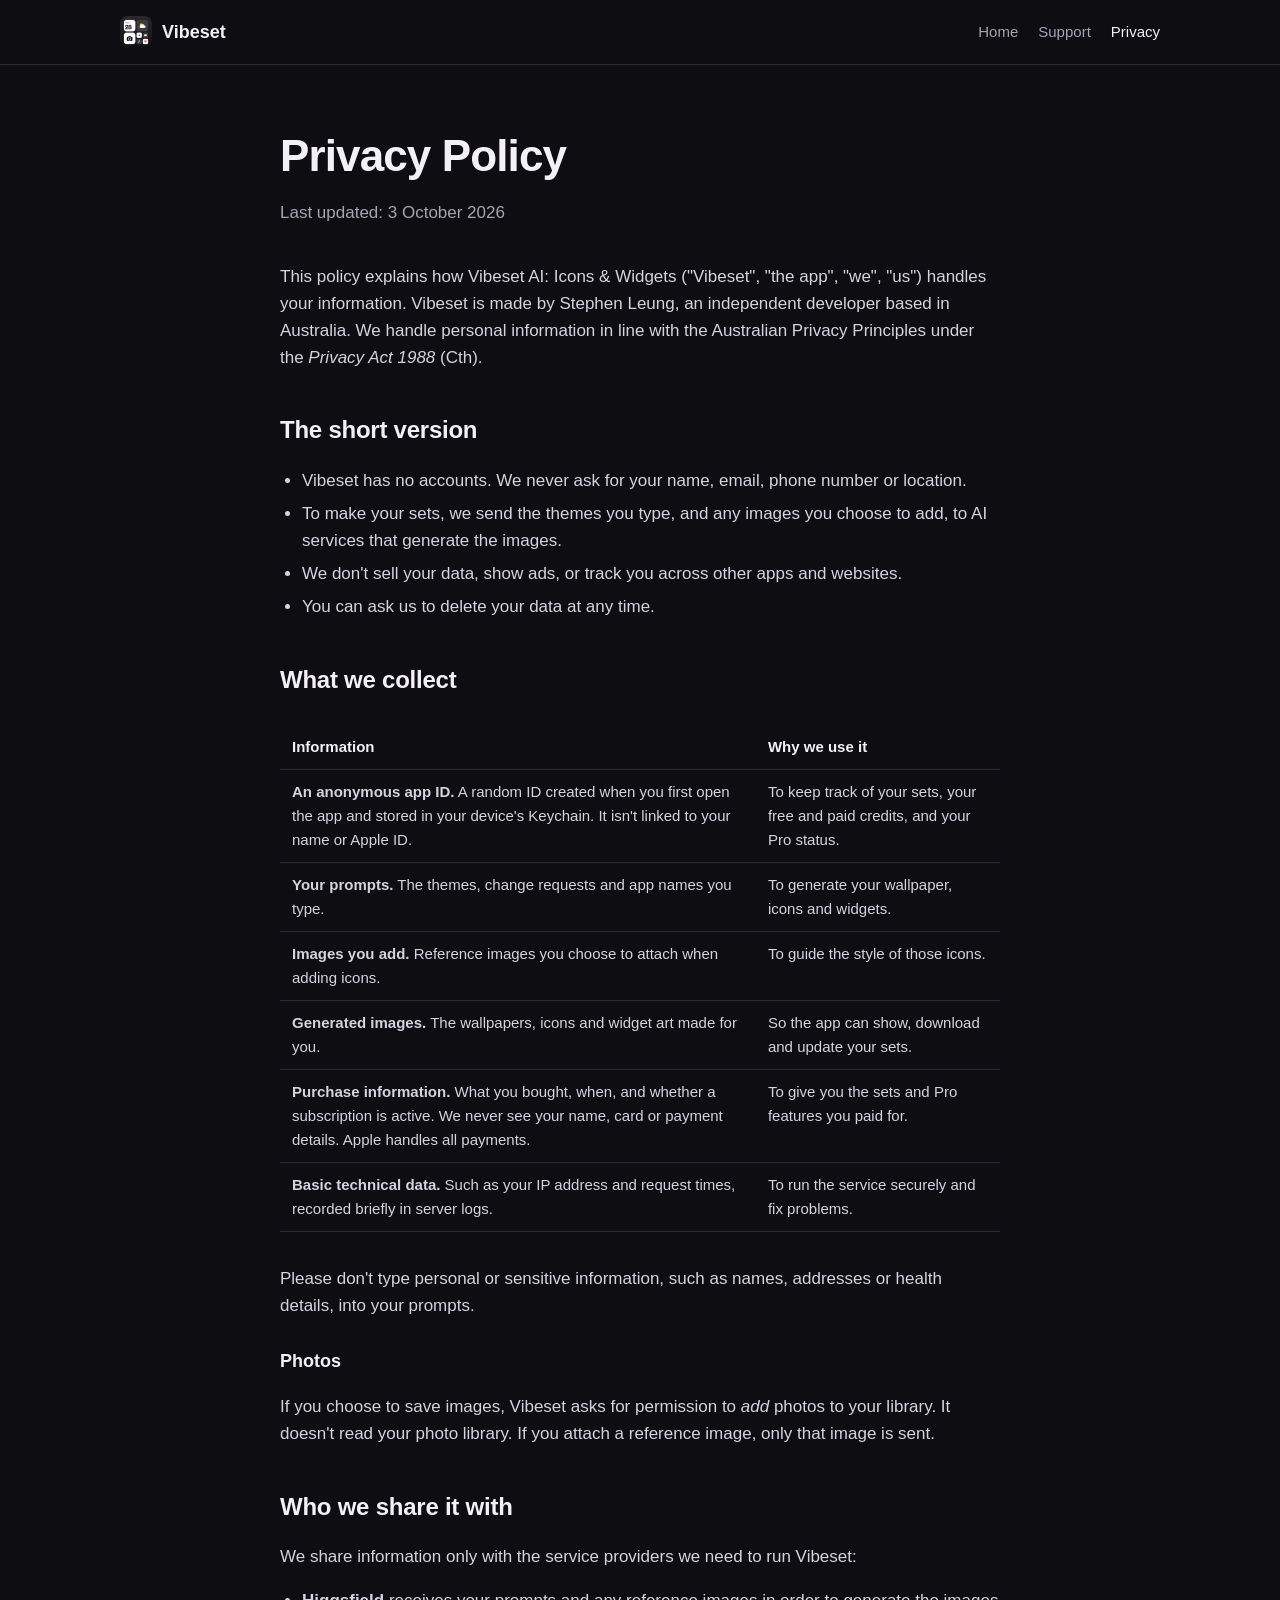
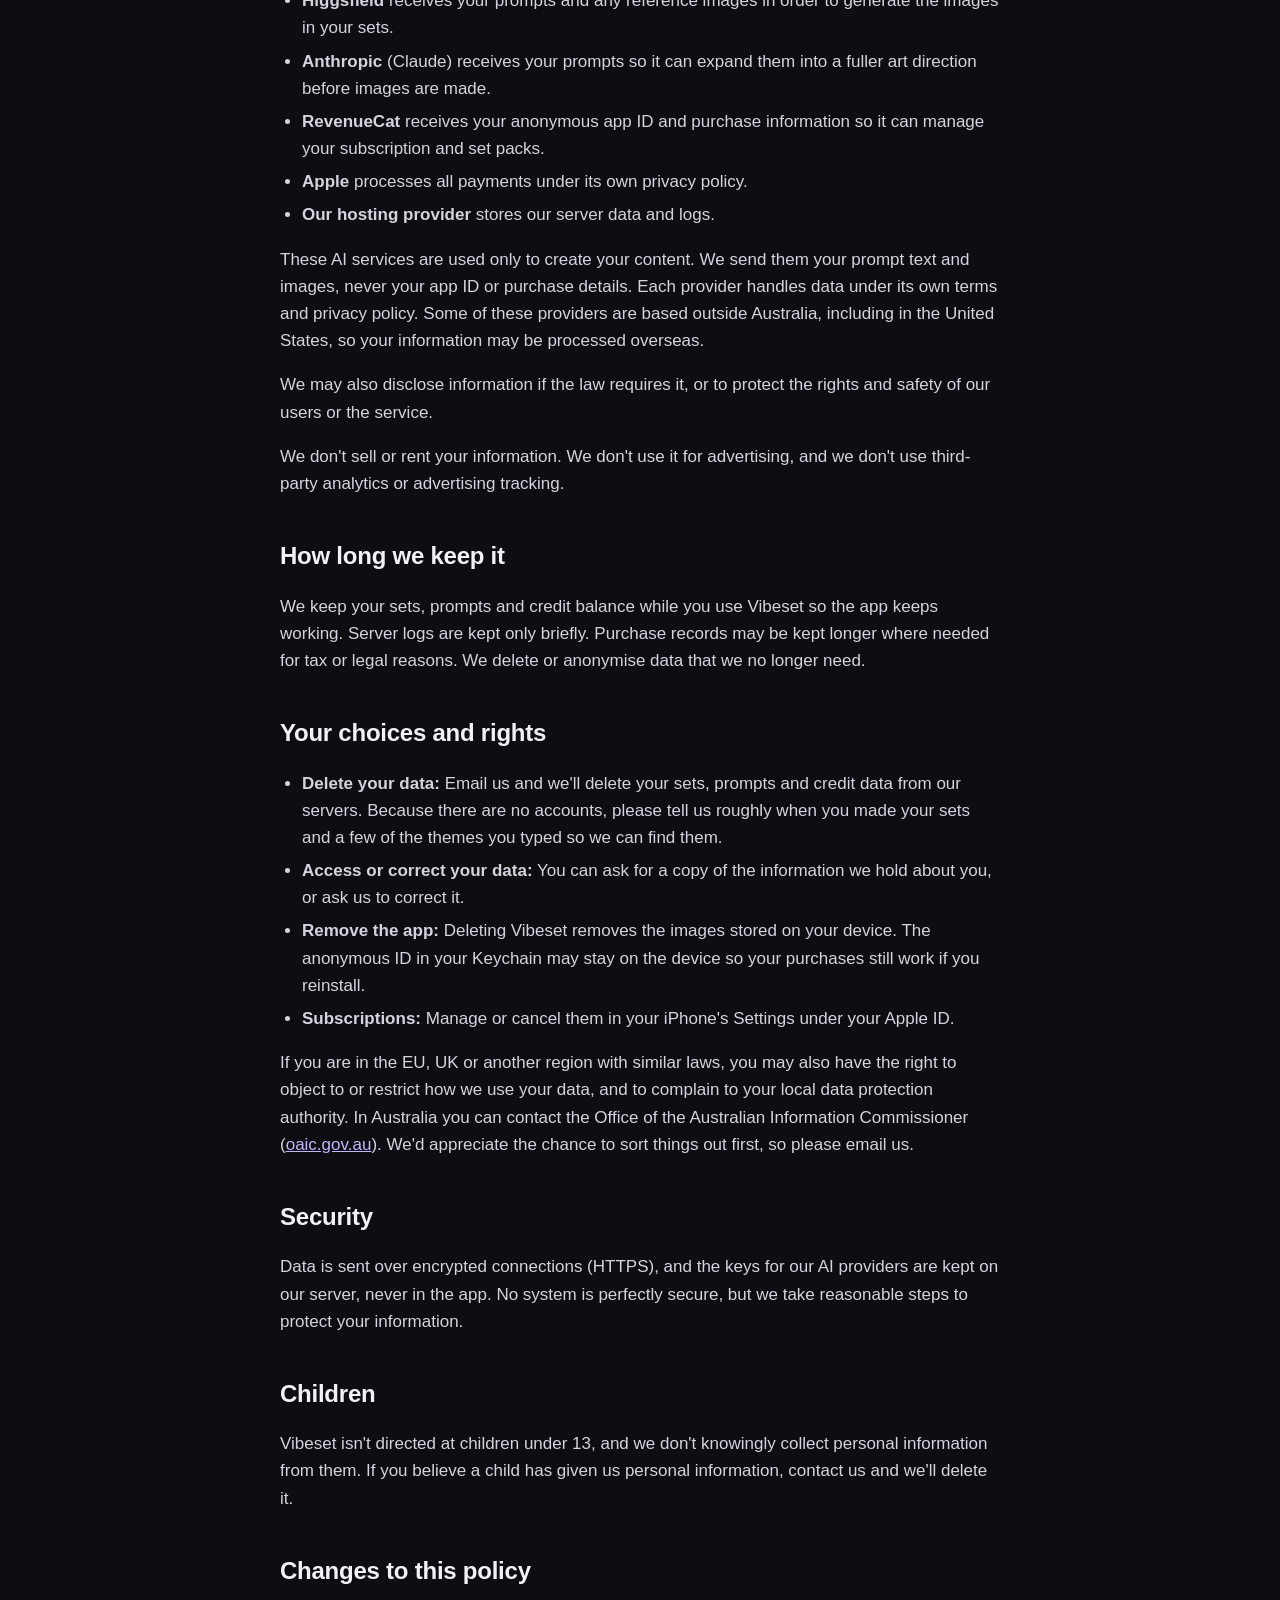
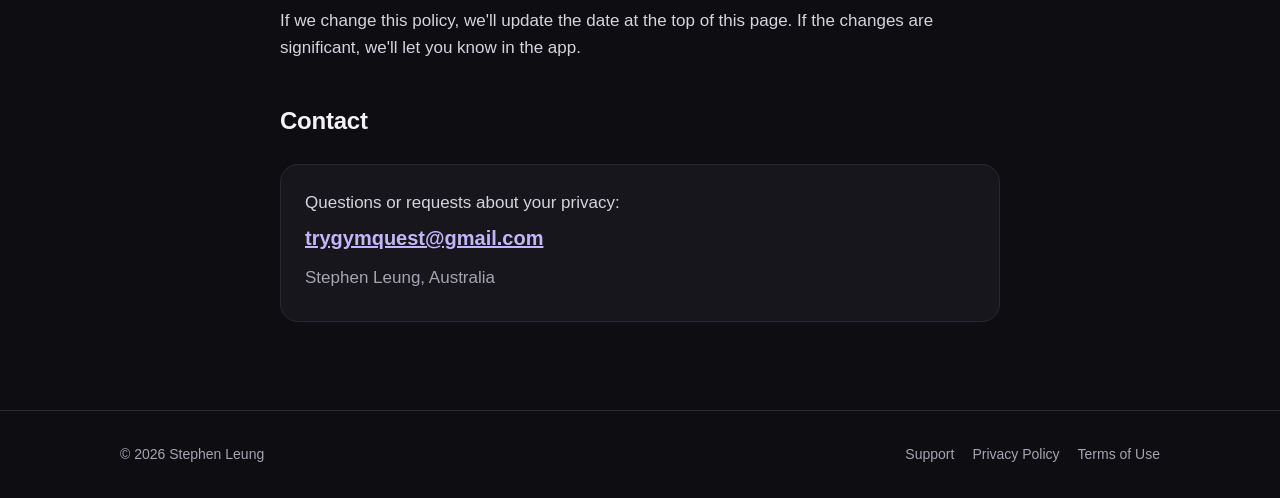
==== privacy.html @ 9aeab9dd "Add Vibeset marketing site, support page and privacy policy Co-Authored-By: Claude Opus 5.5 <noreply" ====
<!doctype html>
<html lang="en">
<head>
  <meta charset="utf-8">
  <meta name="viewport" content="width=device-width, initial-scale=1">
  <title>Vibeset Privacy Policy</title>
  <meta name="description" content="How Vibeset AI: Icons & Widgets handles your data.">
  <link rel="icon" type="image/png" href="assets/icon.png">
  <link rel="apple-touch-icon" href="assets/apple-touch-icon.png">
  <link rel="stylesheet" href="assets/style.css">
</head>
<body>
  <header class="site-header">
    <div class="wrap">
      <a class="brand" href="./"><img src="assets/icon.png" alt=""><span>Vibeset</span></a>
      <nav>
        <a href="./">Home</a>
        <a href="support.html">Support</a>
        <a href="privacy.html" aria-current="page">Privacy</a>
      </nav>
    </div>
  </header>

  <main class="wrap doc">
    <h1>Privacy Policy</h1>
    <p class="updated">Last updated: 3 October 2026</p>

    <p>This policy explains how Vibeset AI: Icons &amp; Widgets ("Vibeset", "the app", "we", "us") handles your information. Vibeset is made by Stephen Leung, an independent developer based in Australia. We handle personal information in line with the Australian Privacy Principles under the <em>Privacy Act 1988</em> (Cth).</p>

    <h2>The short version</h2>
    <ul>
      <li>Vibeset has no accounts. We never ask for your name, email, phone number or location.</li>
      <li>To make your sets, we send the themes you type, and any images you choose to add, to AI services that generate the images.</li>
      <li>We don't sell your data, show ads, or track you across other apps and websites.</li>
      <li>You can ask us to delete your data at any time.</li>
    </ul>

    <h2>What we collect</h2>
    <div class="table-scroll">
      <table>
        <thead><tr><th>Information</th><th>Why we use it</th></tr></thead>
        <tbody>
          <tr><td><strong>An anonymous app ID.</strong> A random ID created when you first open the app and stored in your device's Keychain. It isn't linked to your name or Apple ID.</td><td>To keep track of your sets, your free and paid credits, and your Pro status.</td></tr>
          <tr><td><strong>Your prompts.</strong> The themes, change requests and app names you type.</td><td>To generate your wallpaper, icons and widgets.</td></tr>
          <tr><td><strong>Images you add.</strong> Reference images you choose to attach when adding icons.</td><td>To guide the style of those icons.</td></tr>
          <tr><td><strong>Generated images.</strong> The wallpapers, icons and widget art made for you.</td><td>So the app can show, download and update your sets.</td></tr>
          <tr><td><strong>Purchase information.</strong> What you bought, when, and whether a subscription is active. We never see your name, card or payment details. Apple handles all payments.</td><td>To give you the sets and Pro features you paid for.</td></tr>
          <tr><td><strong>Basic technical data.</strong> Such as your IP address and request times, recorded briefly in server logs.</td><td>To run the service securely and fix problems.</td></tr>
        </tbody>
      </table>
    </div>
    <p>Please don't type personal or sensitive information, such as names, addresses or health details, into your prompts.</p>

    <h3>Photos</h3>
    <p>If you choose to save images, Vibeset asks for permission to <em>add</em> photos to your library. It doesn't read your photo library. If you attach a reference image, only that image is sent.</p>

    <h2>Who we share it with</h2>
    <p>We share information only with the service providers we need to run Vibeset:</p>
    <ul>
      <li><strong>Higgsfield</strong> receives your prompts and any reference images in order to generate the images in your sets.</li>
      <li><strong>Anthropic</strong> (Claude) receives your prompts so it can expand them into a fuller art direction before images are made.</li>
      <li><strong>RevenueCat</strong> receives your anonymous app ID and purchase information so it can manage your subscription and set packs.</li>
      <li><strong>Apple</strong> processes all payments under its own privacy policy.</li>
      <li><strong>Our hosting provider</strong> stores our server data and logs.</li>
    </ul>
    <p>These AI services are used only to create your content. We send them your prompt text and images, never your app ID or purchase details. Each provider handles data under its own terms and privacy policy. Some of these providers are based outside Australia, including in the United States, so your information may be processed overseas.</p>
    <p>We may also disclose information if the law requires it, or to protect the rights and safety of our users or the service.</p>
    <p>We don't sell or rent your information. We don't use it for advertising, and we don't use third-party analytics or advertising tracking.</p>

    <h2>How long we keep it</h2>
    <p>We keep your sets, prompts and credit balance while you use Vibeset so the app keeps working. Server logs are kept only briefly. Purchase records may be kept longer where needed for tax or legal reasons. We delete or anonymise data that we no longer need.</p>

    <h2>Your choices and rights</h2>
    <ul>
      <li><strong>Delete your data:</strong> Email us and we'll delete your sets, prompts and credit data from our servers. Because there are no accounts, please tell us roughly when you made your sets and a few of the themes you typed so we can find them.</li>
      <li><strong>Access or correct your data:</strong> You can ask for a copy of the information we hold about you, or ask us to correct it.</li>
      <li><strong>Remove the app:</strong> Deleting Vibeset removes the images stored on your device. The anonymous ID in your Keychain may stay on the device so your purchases still work if you reinstall.</li>
      <li><strong>Subscriptions:</strong> Manage or cancel them in your iPhone's Settings under your Apple ID.</li>
    </ul>
    <p>If you are in the EU, UK or another region with similar laws, you may also have the right to object to or restrict how we use your data, and to complain to your local data protection authority. In Australia you can contact the Office of the Australian Information Commissioner (<a href="https://www.oaic.gov.au">oaic.gov.au</a>). We'd appreciate the chance to sort things out first, so please email us.</p>

    <h2>Security</h2>
    <p>Data is sent over encrypted connections (HTTPS), and the keys for our AI providers are kept on our server, never in the app. No system is perfectly secure, but we take reasonable steps to protect your information.</p>

    <h2>Children</h2>
    <p>Vibeset isn't directed at children under 13, and we don't knowingly collect personal information from them. If you believe a child has given us personal information, contact us and we'll delete it.</p>

    <h2>Changes to this policy</h2>
    <p>If we change this policy, we'll update the date at the top of this page. If the changes are significant, we'll let you know in the app.</p>

    <h2>Contact</h2>
    <div class="contact-card">
      <p>Questions or requests about your privacy:</p>
      <a class="email" href="mailto:trygymquest@gmail.com?subject=Vibeset%20privacy">trygymquest@gmail.com</a>
      <p style="margin-top:10px;color:var(--muted)">Stephen Leung, Australia</p>
    </div>
  </main>

  <footer class="site-footer">
    <div class="wrap">
      <span>© 2026 Stephen Leung</span>
      <nav>
        <a href="support.html">Support</a>
        <a href="privacy.html">Privacy Policy</a>
        <a href="https://www.apple.com/legal/internet-services/itunes/dev/stdeula/">Terms of Use</a>
      </nav>
    </div>
  </footer>
</body>
</html>
---- assets/style.css ----
:root {
  --bg: #0e0d12;
  --surface: #17161d;
  --border: #2a2833;
  --text: #f3f1f7;
  --muted: #a7a3b3;
  --accent: #8b5cf6;
  --accent-2: #ec4899;
  --radius: 18px;
  --max: 1080px;
  color-scheme: dark;
}

* { box-sizing: border-box; }

html { -webkit-text-size-adjust: 100%; }

body {
  margin: 0;
  background: var(--bg);
  color: var(--text);
  font-family: -apple-system, BlinkMacSystemFont, "SF Pro Text", "Inter", "Segoe UI", Roboto, sans-serif;
  font-size: 17px;
  line-height: 1.6;
}

a { color: #c4b5fd; }
a:hover { color: #ddd6fe; }

.wrap { max-width: var(--max); margin: 0 auto; padding: 0 20px; }

/* Header */
.site-header { border-bottom: 1px solid var(--border); }
.site-header .wrap { display: flex; align-items: center; justify-content: space-between; height: 64px; gap: 16px; }
.brand { display: flex; align-items: center; gap: 10px; color: var(--text); text-decoration: none; font-weight: 700; font-size: 18px; }
.brand img { width: 32px; height: 32px; border-radius: 8px; }
.site-header nav { display: flex; gap: 20px; }
.site-header nav a { color: var(--muted); text-decoration: none; font-size: 15px; }
.site-header nav a:hover, .site-header nav a[aria-current] { color: var(--text); }

/* Hero */
.hero { text-align: center; padding: 72px 0 32px; }
.hero .app-icon { width: 96px; height: 96px; border-radius: 22px; box-shadow: 0 12px 40px rgba(139, 92, 246, .35); }
.hero h1 { font-size: clamp(36px, 7vw, 60px); line-height: 1.05; letter-spacing: -0.02em; margin: 24px 0 16px; }
.gradient { background: linear-gradient(90deg, var(--accent), var(--accent-2)); -webkit-background-clip: text; background-clip: text; color: transparent; }
.hero p.lead { color: var(--muted); font-size: clamp(18px, 2.4vw, 21px); max-width: 620px; margin: 0 auto 28px; }

.badge {
  display: inline-flex; align-items: center; gap: 10px;
  background: var(--text); color: var(--bg);
  padding: 12px 22px; border-radius: 14px;
  font-weight: 600; text-decoration: none;
}
.badge svg { width: 20px; height: 20px; }
.badge.soon { background: var(--surface); color: var(--muted); border: 1px solid var(--border); }
.note { color: var(--muted); font-size: 14px; margin-top: 12px; }

.showcase { margin: 48px auto 0; max-width: 1000px; }
.showcase img { width: 100%; height: auto; display: block; border-radius: var(--radius); }

/* Features */
section { padding: 64px 0; }
h2 { font-size: clamp(26px, 4vw, 36px); letter-spacing: -0.01em; margin: 0 0 12px; text-align: center; }
.section-lead { color: var(--muted); text-align: center; max-width: 560px; margin: 0 auto 40px; }

.grid { display: grid; grid-template-columns: repeat(auto-fit, minmax(240px, 1fr)); gap: 16px; }
.card { background: var(--surface); border: 1px solid var(--border); border-radius: var(--radius); padding: 24px; }
.card .num { display: inline-grid; place-items: center; width: 32px; height: 32px; border-radius: 10px; background: linear-gradient(135deg, var(--accent), var(--accent-2)); font-weight: 700; font-size: 15px; margin-bottom: 12px; }
.card h3 { margin: 0 0 6px; font-size: 19px; }
.card p { margin: 0; color: var(--muted); font-size: 16px; }

.examples { display: flex; flex-wrap: wrap; justify-content: center; gap: 10px; }
.examples span { background: var(--surface); border: 1px solid var(--border); border-radius: 999px; padding: 8px 16px; color: var(--muted); font-size: 15px; }

/* Documents (privacy, support) */
.doc { max-width: 760px; padding: 56px 20px 80px; }
.doc h1 { font-size: clamp(32px, 6vw, 44px); letter-spacing: -0.02em; margin: 0 0 8px; }
.doc .updated { color: var(--muted); margin: 0 0 36px; }
.doc h2 { text-align: left; font-size: 24px; margin: 40px 0 10px; }
.doc h3 { font-size: 18px; margin: 28px 0 6px; }
.doc p, .doc li { color: #d6d3df; }
.doc ul { padding-left: 22px; }
.doc li { margin: 6px 0; }
.doc table { width: 100%; border-collapse: collapse; margin: 16px 0; font-size: 15px; }
.doc th, .doc td { text-align: left; padding: 10px 12px; border-bottom: 1px solid var(--border); vertical-align: top; }
.doc th { color: var(--text); }
.doc td { color: #d6d3df; }
.table-scroll { overflow-x: auto; }

.contact-card { background: var(--surface); border: 1px solid var(--border); border-radius: var(--radius); padding: 24px; margin: 24px 0 8px; }
.contact-card p { margin: 0 0 6px; }
.contact-card a.email { font-size: 20px; font-weight: 600; word-break: break-all; }

details { background: var(--surface); border: 1px solid var(--border); border-radius: 14px; padding: 16px 20px; margin: 10px 0; }
details summary { cursor: pointer; font-weight: 600; color: var(--text); }
details p, details ol, details ul { margin: 10px 0 0; }

/* Footer */
.site-footer { border-top: 1px solid var(--border); padding: 32px 0; color: var(--muted); font-size: 14px; }
.site-footer .wrap { display: flex; flex-wrap: wrap; gap: 12px 24px; justify-content: space-between; }
.site-footer nav { display: flex; flex-wrap: wrap; gap: 18px; }
.site-footer a { color: var(--muted); text-decoration: none; }
.site-footer a:hover { color: var(--text); }

@media (max-width: 520px) {
  .site-header nav { gap: 14px; }
  .site-header nav a { font-size: 14px; }
  .brand span { display: none; }
  .hero { padding-top: 48px; }
}
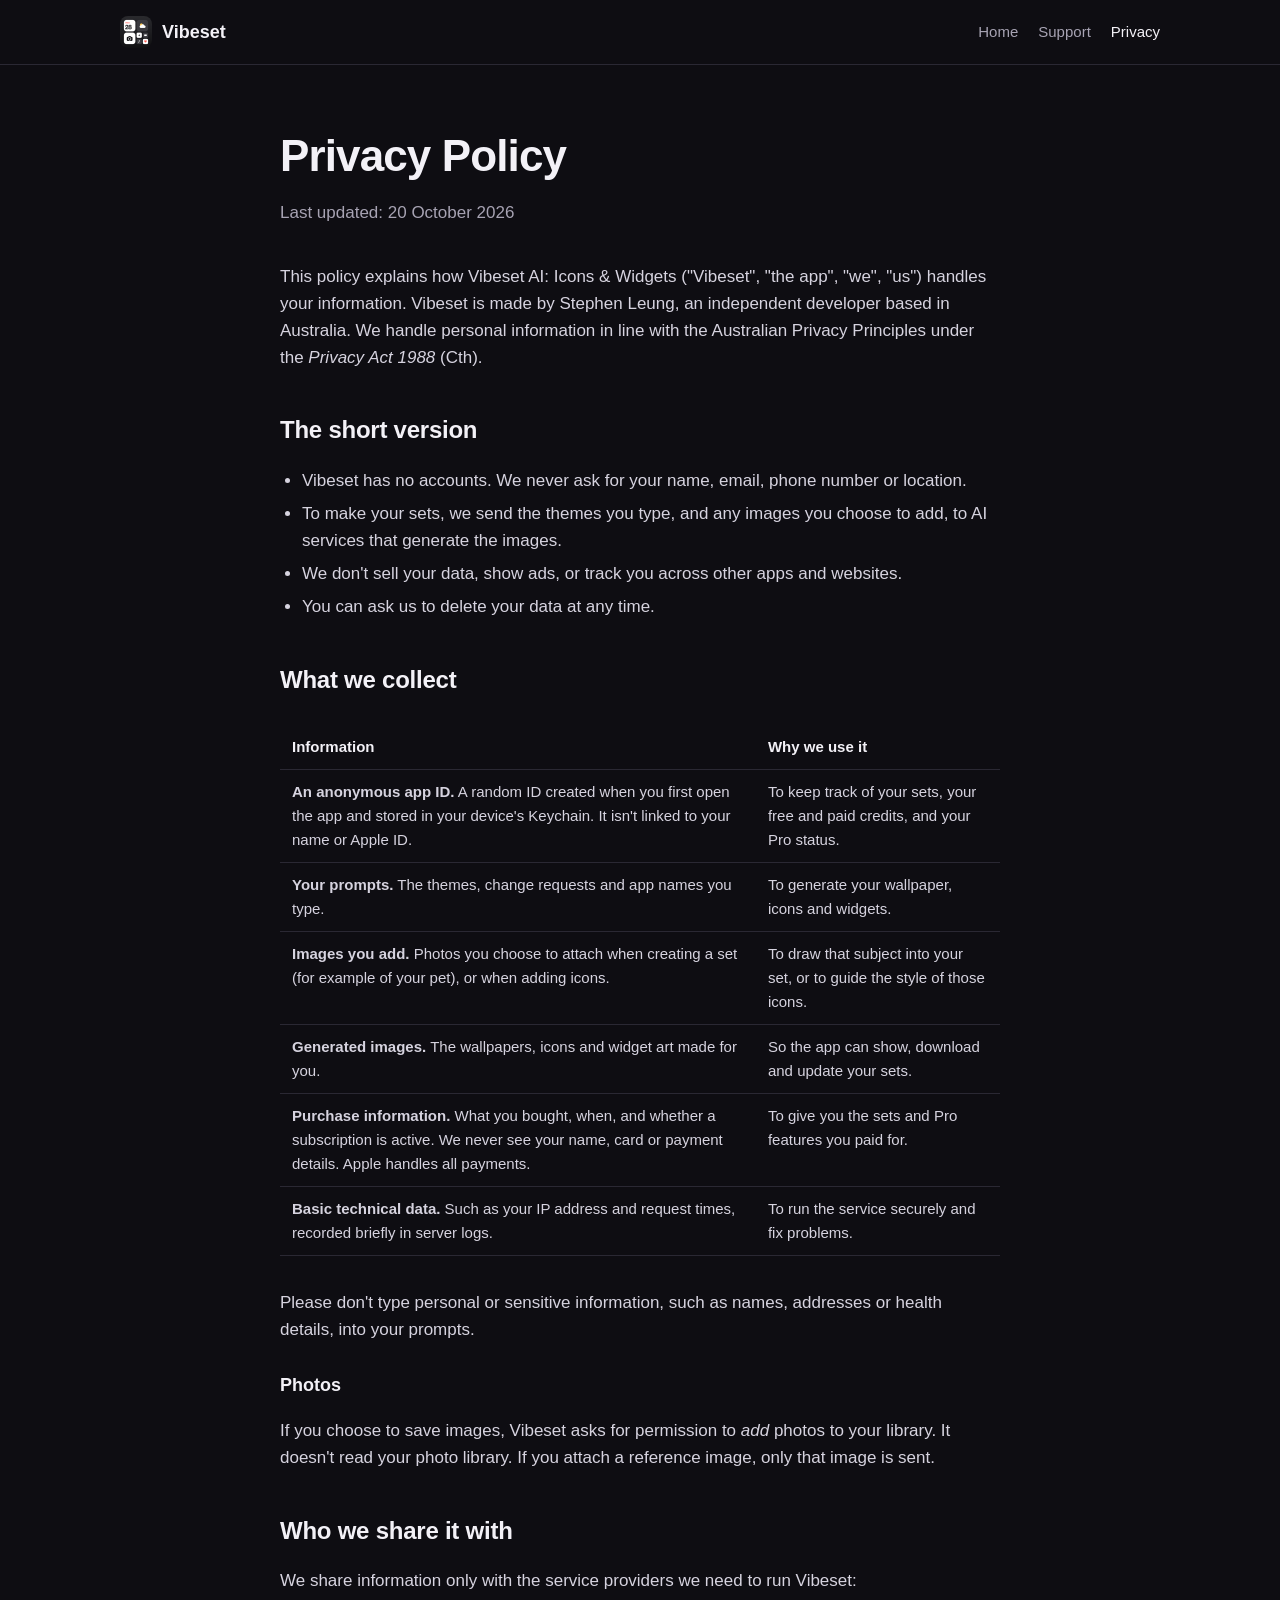
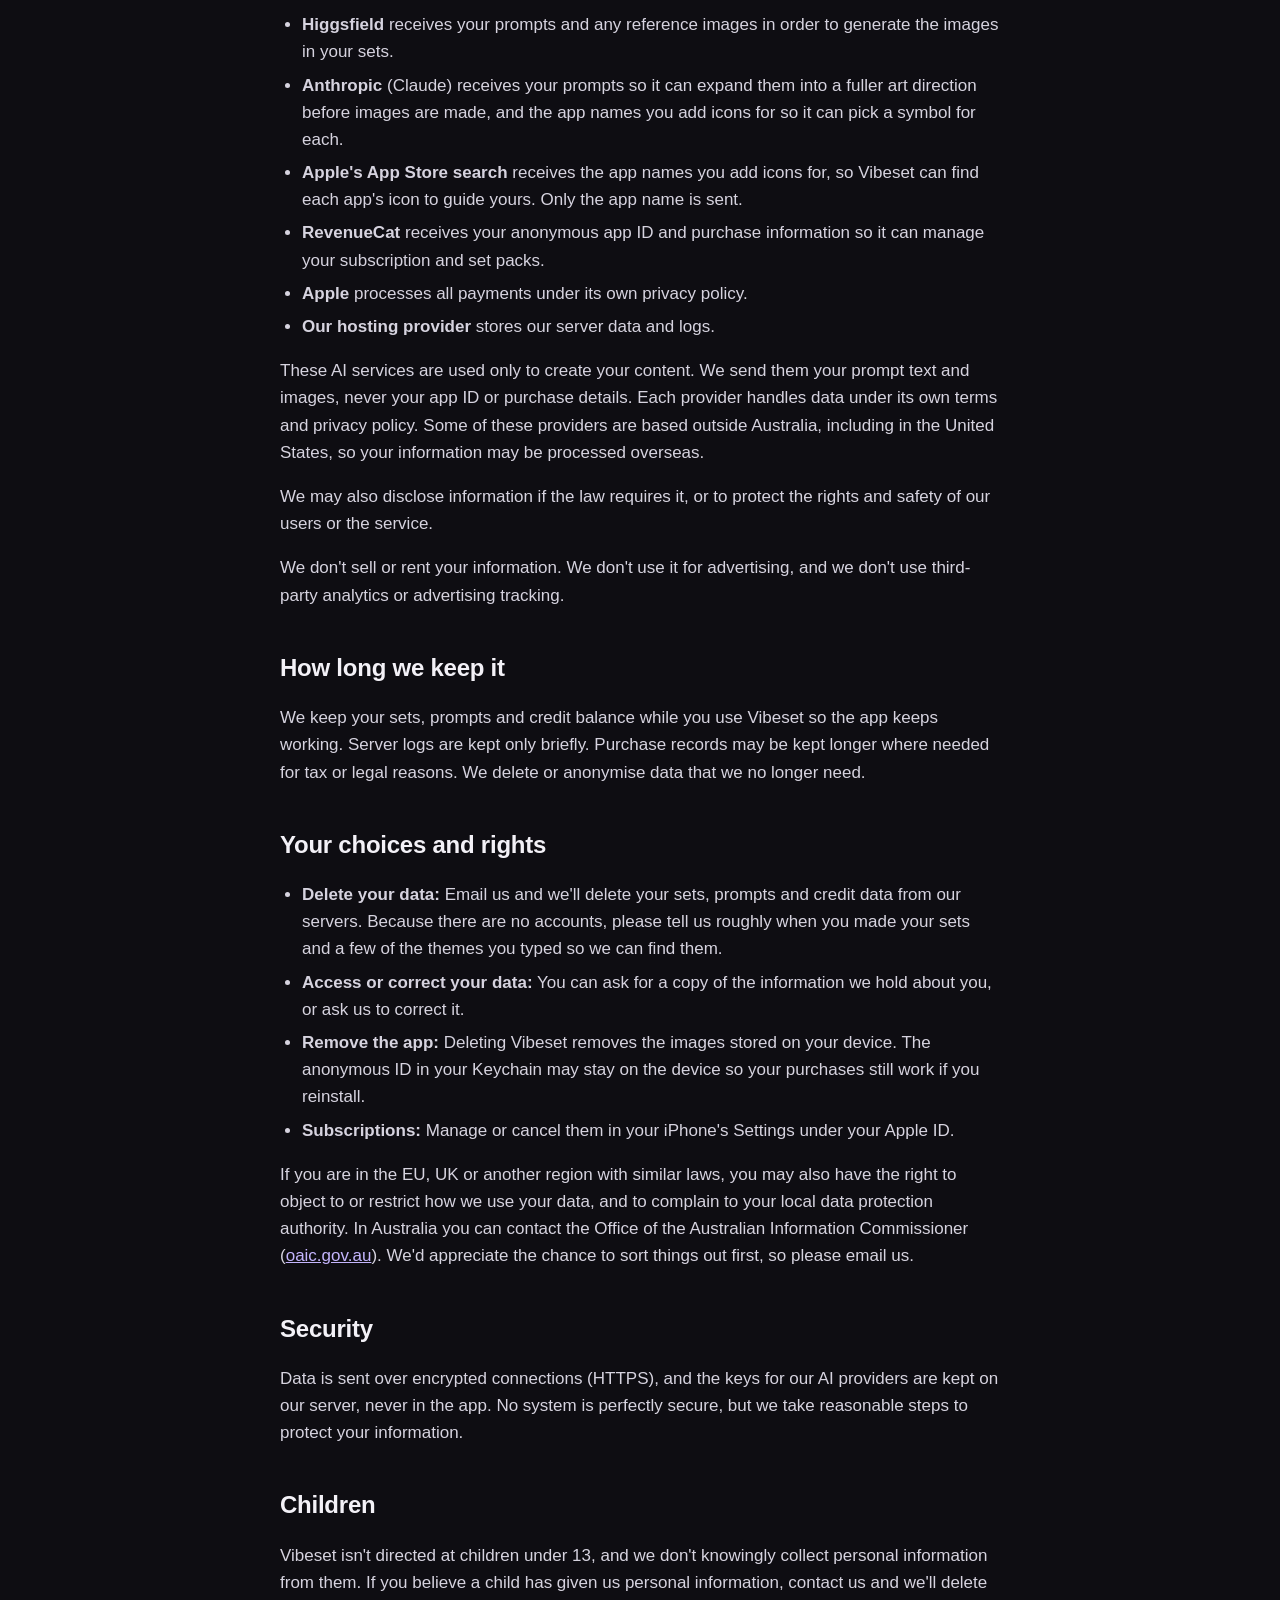
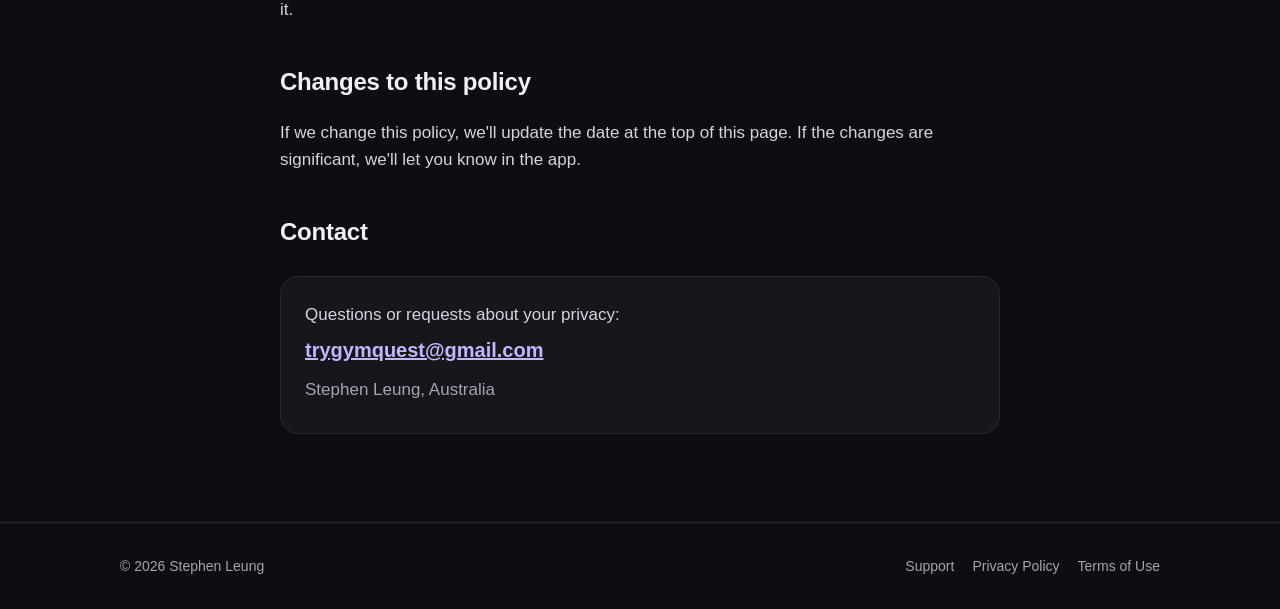
==== commit 77b38352: "Update privacy.html for Vibeset 1.1" ====
--- a/privacy.html
+++ b/privacy.html
@@ -23,7 +23,7 @@
 
   <main class="wrap doc">
     <h1>Privacy Policy</h1>
-    <p class="updated">Last updated: 3 October 2026</p>
+    <p class="updated">Last updated: 20 October 2026</p>
 
     <p>This policy explains how Vibeset AI: Icons &amp; Widgets ("Vibeset", "the app", "we", "us") handles your information. Vibeset is made by Stephen Leung, an independent developer based in Australia. We handle personal information in line with the Australian Privacy Principles under the <em>Privacy Act 1988</em> (Cth).</p>
 
@@ -42,7 +42,7 @@
         <tbody>
           <tr><td><strong>An anonymous app ID.</strong> A random ID created when you first open the app and stored in your device's Keychain. It isn't linked to your name or Apple ID.</td><td>To keep track of your sets, your free and paid credits, and your Pro status.</td></tr>
           <tr><td><strong>Your prompts.</strong> The themes, change requests and app names you type.</td><td>To generate your wallpaper, icons and widgets.</td></tr>
-          <tr><td><strong>Images you add.</strong> Reference images you choose to attach when adding icons.</td><td>To guide the style of those icons.</td></tr>
+          <tr><td><strong>Images you add.</strong> Photos you choose to attach when creating a set (for example of your pet), or when adding icons.</td><td>To draw that subject into your set, or to guide the style of those icons.</td></tr>
           <tr><td><strong>Generated images.</strong> The wallpapers, icons and widget art made for you.</td><td>So the app can show, download and update your sets.</td></tr>
           <tr><td><strong>Purchase information.</strong> What you bought, when, and whether a subscription is active. We never see your name, card or payment details. Apple handles all payments.</td><td>To give you the sets and Pro features you paid for.</td></tr>
           <tr><td><strong>Basic technical data.</strong> Such as your IP address and request times, recorded briefly in server logs.</td><td>To run the service securely and fix problems.</td></tr>
@@ -58,7 +58,8 @@
     <p>We share information only with the service providers we need to run Vibeset:</p>
     <ul>
       <li><strong>Higgsfield</strong> receives your prompts and any reference images in order to generate the images in your sets.</li>
-      <li><strong>Anthropic</strong> (Claude) receives your prompts so it can expand them into a fuller art direction before images are made.</li>
+      <li><strong>Anthropic</strong> (Claude) receives your prompts so it can expand them into a fuller art direction before images are made, and the app names you add icons for so it can pick a symbol for each.</li>
+      <li><strong>Apple's App Store search</strong> receives the app names you add icons for, so Vibeset can find each app's icon to guide yours. Only the app name is sent.</li>
       <li><strong>RevenueCat</strong> receives your anonymous app ID and purchase information so it can manage your subscription and set packs.</li>
       <li><strong>Apple</strong> processes all payments under its own privacy policy.</li>
       <li><strong>Our hosting provider</strong> stores our server data and logs.</li>
